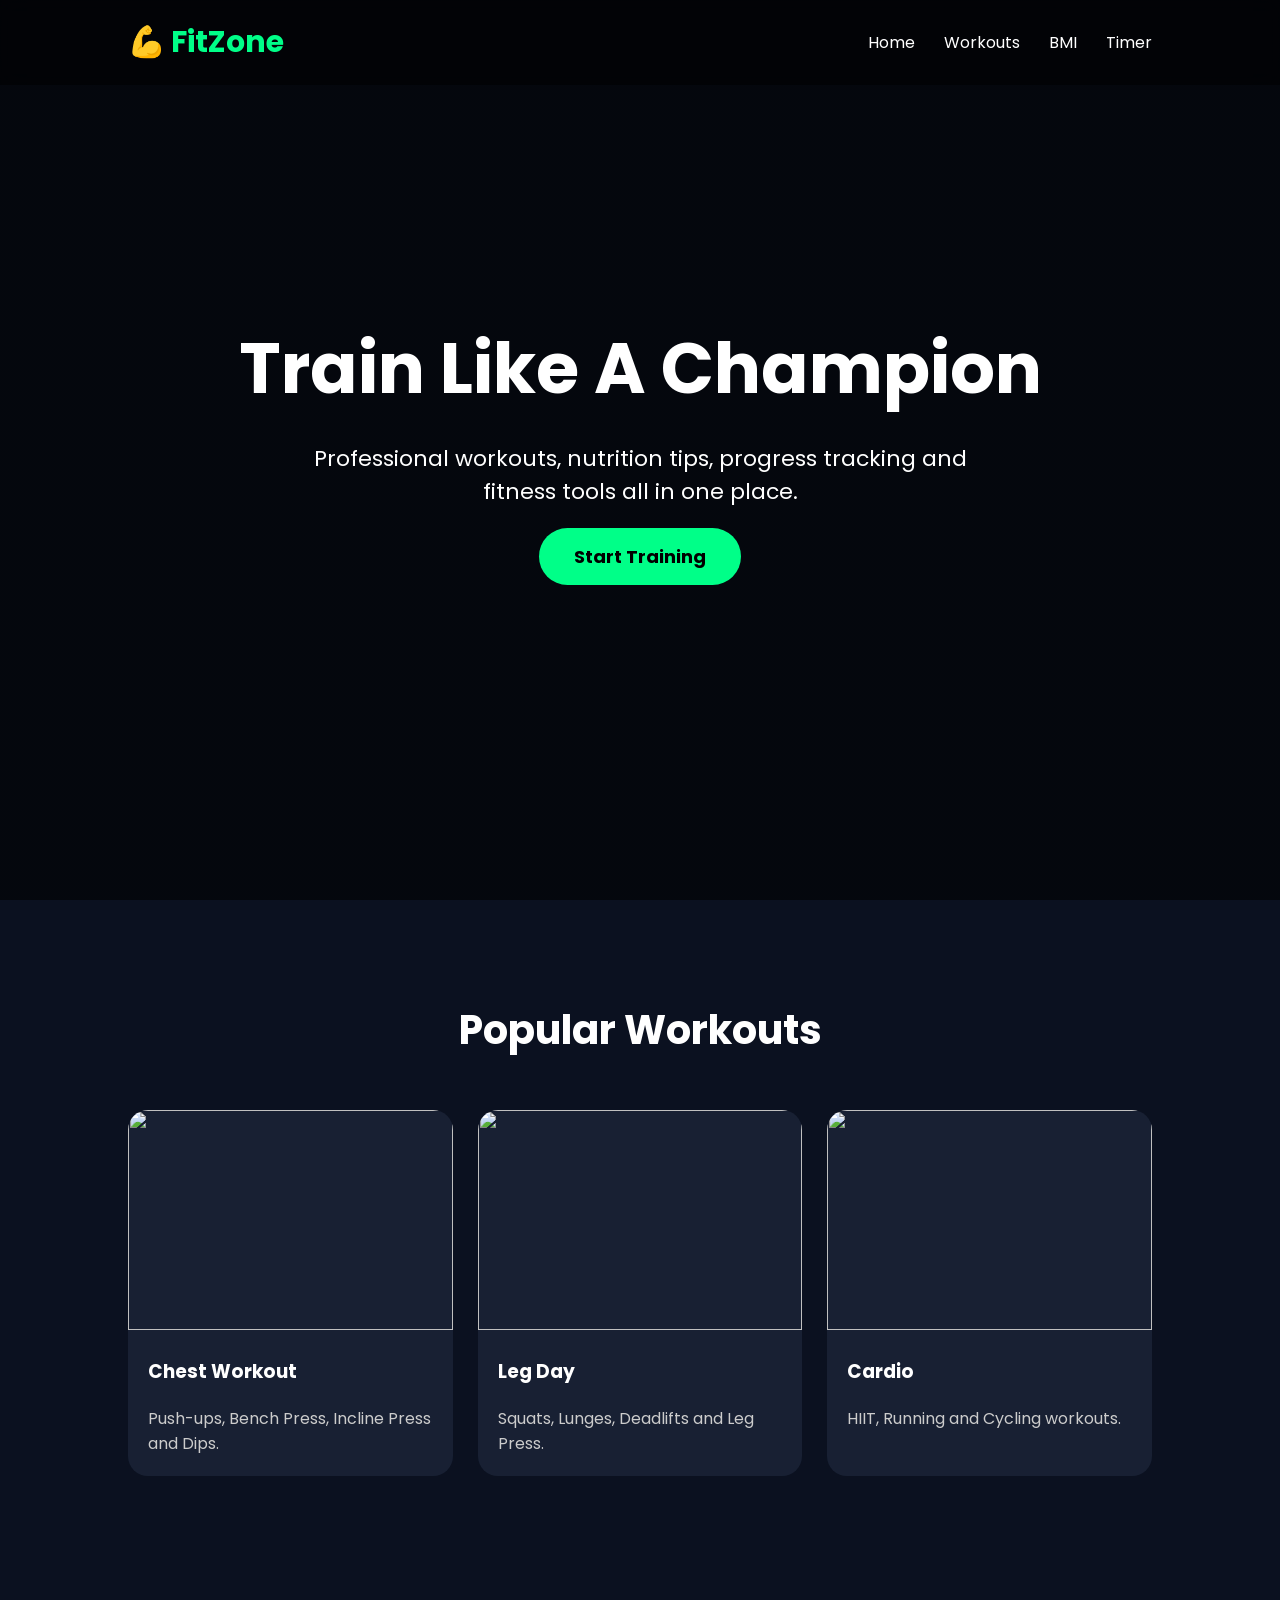
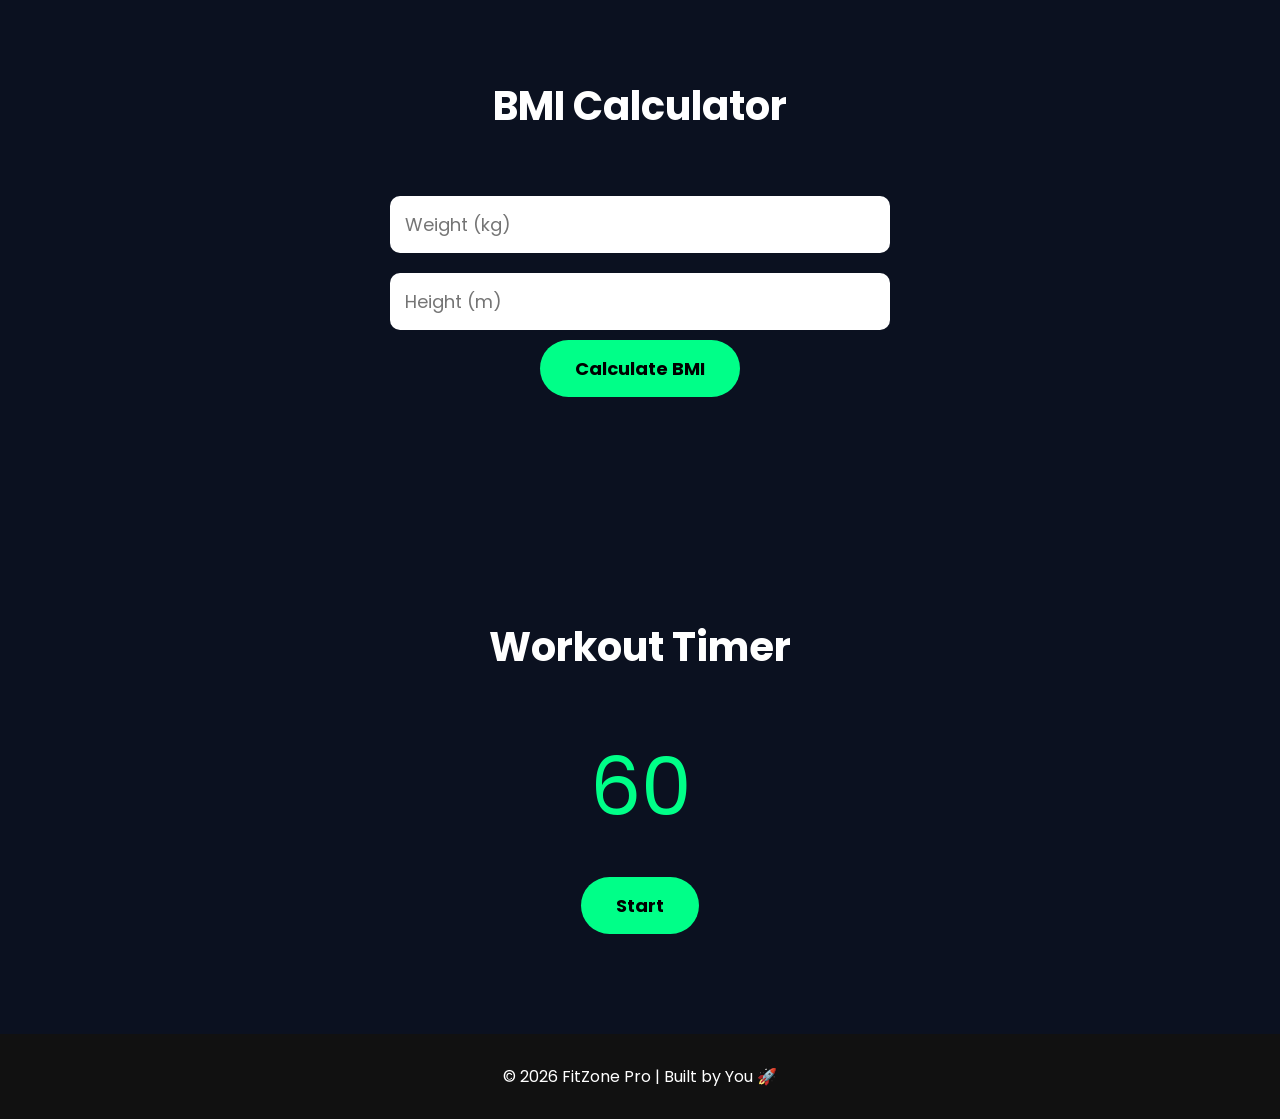
==== index.html @ 526cd16f "Add initial HTML structure for FitZone Pro" ====
<!DOCTYPE html>
<html lang="en">
<head>
<meta charset="UTF-8">
<meta name="viewport" content="width=device-width, initial-scale=1.0">
<title>FitZone Pro</title>

<link href="https://fonts.googleapis.com/css2?family=Poppins:wght@300;500;700&display=swap" rel="stylesheet">

<style>

*{
margin:0;
padding:0;
box-sizing:border-box;
font-family:Poppins,sans-serif;
scroll-behavior:smooth;
}

body{
background:#0b1120;
color:white;
}

header{
position:fixed;
top:0;
width:100%;
display:flex;
justify-content:space-between;
align-items:center;
padding:20px 10%;
background:rgba(0,0,0,.5);
backdrop-filter:blur(10px);
z-index:1000;
}

.logo{
font-size:30px;
font-weight:bold;
color:#00ff88;
}

nav a{
color:white;
margin-left:25px;
text-decoration:none;
transition:.3s;
}

nav a:hover{
color:#00ff88;
}

.hero{
height:100vh;
display:flex;
justify-content:center;
align-items:center;
flex-direction:column;
text-align:center;
background:linear-gradient(rgba(0,0,0,.6),rgba(0,0,0,.6)),url("https://images.unsplash.com/photo-1517836357463-d25dfeac3438?w=1600");
background-size:cover;
background-position:center;
}

.hero h1{
font-size:70px;
}

.hero p{
font-size:22px;
margin:20px;
max-width:700px;
}

.btn{
padding:15px 35px;
background:#00ff88;
border:none;
border-radius:40px;
font-size:18px;
cursor:pointer;
font-weight:bold;
transition:.3s;
}

.btn:hover{
transform:scale(1.1);
}

section{
padding:100px 10%;
}

.title{
text-align:center;
font-size:40px;
margin-bottom:50px;
}

.cards{
display:grid;
grid-template-columns:repeat(auto-fit,minmax(260px,1fr));
gap:25px;
}

.card{
background:#182033;
border-radius:20px;
overflow:hidden;
transition:.3s;
}

.card:hover{
transform:translateY(-10px);
}

.card img{
width:100%;
height:220px;
object-fit:cover;
}

.card h3{
padding:20px;
}

.card p{
padding:0 20px 20px;
color:#ccc;
}

.bmi{
max-width:500px;
margin:auto;
text-align:center;
}

input{
width:100%;
padding:15px;
margin:10px 0;
border:none;
border-radius:10px;
font-size:18px;
}

.result{
margin-top:20px;
font-size:28px;
color:#00ff88;
}

.timer{
text-align:center;
}

#clock{
font-size:80px;
margin:30px;
color:#00ff88;
}

footer{
padding:30px;
text-align:center;
background:#111;
}

</style>

</head>
<body>

<header>

<div class="logo">💪 FitZone</div>

<nav>
<a href="#">Home</a>
<a href="#workouts">Workouts</a>
<a href="#bmi">BMI</a>
<a href="#timer">Timer</a>
</nav>

</header>

<section class="hero">

<h1>Train Like A Champion</h1>

<p>Professional workouts, nutrition tips, progress tracking and fitness tools all in one place.</p>

<button class="btn">Start Training</button>

</section>

<section id="workouts">

<h2 class="title">Popular Workouts</h2>

<div class="cards">

<div class="card">
<img src="https://images.unsplash.com/photo-1534438327276-14e5300c3a48?w=800">
<h3>Chest Workout</h3>
<p>Push-ups, Bench Press, Incline Press and Dips.</p>
</div>

<div class="card">
<img src="https://images.unsplash.com/photo-1518611012118-696072aa579a?w=800">
<h3>Leg Day</h3>
<p>Squats, Lunges, Deadlifts and Leg Press.</p>
</div>

<div class="card">
<img src="https://images.unsplash.com/photo-1517838277536-f5f99be501cd?w=800">
<h3>Cardio</h3>
<p>HIIT, Running and Cycling workouts.</p>
</div>

</div>

</section>

<section id="bmi">

<h2 class="title">BMI Calculator</h2>

<div class="bmi">

<input id="weight" placeholder="Weight (kg)">

<input id="height" placeholder="Height (m)">

<button class="btn" onclick="calcBMI()">Calculate BMI</button>

<div class="result" id="answer"></div>

</div>

</section>

<section id="timer">

<h2 class="title">Workout Timer</h2>

<div class="timer">

<div id="clock">60</div>

<button class="btn" onclick="startTimer()">Start</button>

</div>

</section>

<footer>

<p>© 2026 FitZone Pro | Built by You 🚀</p>

</footer>

<script>

function calcBMI(){

let w=parseFloat(document.getElementById("weight").value);

let h=parseFloat(document.getElementById("height").value);

if(!w || !h){
document.getElementById("answer").innerHTML="Enter valid numbers.";
return;
}

let bmi=(w/(h*h)).toFixed(1);

let status="";

if(bmi<18.5) status="Underweight";
else if(bmi<25) status="Healthy";
else if(bmi<30) status="Overweight";
else status="Obese";

document.getElementById("answer").innerHTML=
"Your BMI is "+bmi+" ("+status+")";

}

let seconds=60;

function startTimer(){

seconds=60;

document.getElementById("clock").innerHTML=seconds;

let x=setInterval(function(){

seconds--;

document.getElementById("clock").innerHTML=seconds;

if(seconds<=0){

clearInterval(x);

alert("Workout Complete! 🎉");

}

},1000);

}

</script>

</body>
</html>
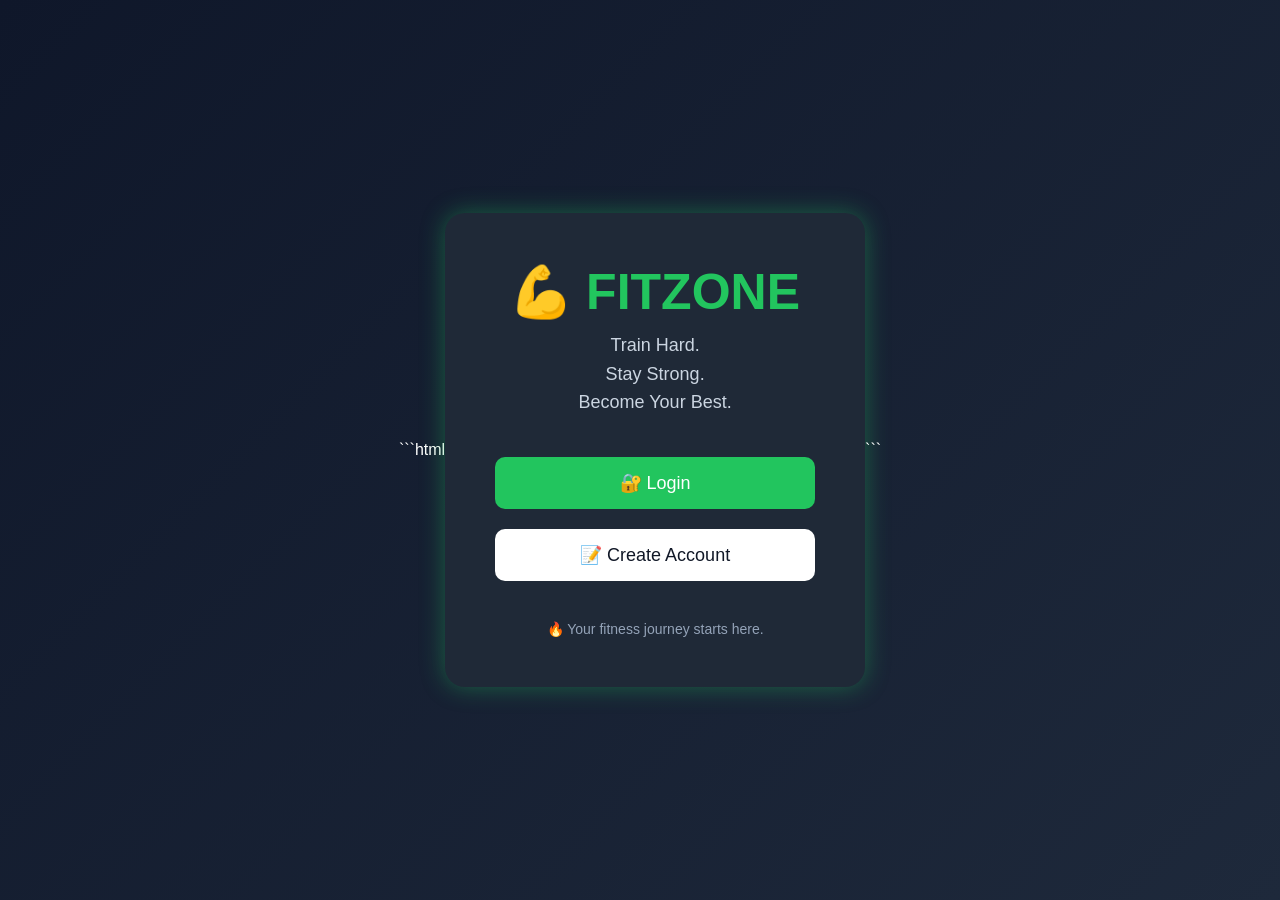
==== commit 1656d1d5: "Change title and update styles in index.html" ====
--- a/index.html
+++ b/index.html
@@ -1,11 +1,10 @@
+```html
 <!DOCTYPE html>
 <html lang="en">
 <head>
 <meta charset="UTF-8">
 <meta name="viewport" content="width=device-width, initial-scale=1.0">
-<title>FitZone Pro</title>
-
-<link href="https://fonts.googleapis.com/css2?family=Poppins:wght@300;500;700&display=swap" rel="stylesheet">
+<title>FitZone</title>
 
 <style>
 
@@ -13,309 +12,114 @@
 margin:0;
 padding:0;
 box-sizing:border-box;
-font-family:Poppins,sans-serif;
-scroll-behavior:smooth;
+font-family:Arial,sans-serif;
 }
 
 body{
-background:#0b1120;
-color:white;
-}
-
-header{
-position:fixed;
-top:0;
-width:100%;
-display:flex;
-justify-content:space-between;
-align-items:center;
-padding:20px 10%;
-background:rgba(0,0,0,.5);
-backdrop-filter:blur(10px);
-z-index:1000;
-}
-
-.logo{
-font-size:30px;
-font-weight:bold;
-color:#00ff88;
-}
-
-nav a{
-color:white;
-margin-left:25px;
-text-decoration:none;
-transition:.3s;
-}
-
-nav a:hover{
-color:#00ff88;
-}
-
-.hero{
 height:100vh;
 display:flex;
 justify-content:center;
 align-items:center;
-flex-direction:column;
-text-align:center;
-background:linear-gradient(rgba(0,0,0,.6),rgba(0,0,0,.6)),url("https://images.unsplash.com/photo-1517836357463-d25dfeac3438?w=1600");
-background-size:cover;
-background-position:center;
+background:linear-gradient(135deg,#0f172a,#1e293b);
+color:white;
 }
 
-.hero h1{
-font-size:70px;
+.container{
+text-align:center;
+background:#1f2937;
+padding:50px;
+border-radius:20px;
+width:420px;
+box-shadow:0 0 25px rgba(34,197,94,.4);
 }
 
-.hero p{
-font-size:22px;
-margin:20px;
-max-width:700px;
+h1{
+font-size:50px;
+color:#22c55e;
+margin-bottom:10px;
 }
 
-.btn{
-padding:15px 35px;
-background:#00ff88;
-border:none;
-border-radius:40px;
+p{
+color:#cbd5e1;
+margin-bottom:30px;
 font-size:18px;
-cursor:pointer;
-font-weight:bold;
-transition:.3s;
+line-height:1.6;
 }
 
-.btn:hover{
-transform:scale(1.1);
-}
-
-section{
-padding:100px 10%;
-}
-
-.title{
-text-align:center;
-font-size:40px;
-margin-bottom:50px;
-}
-
-.cards{
-display:grid;
-grid-template-columns:repeat(auto-fit,minmax(260px,1fr));
-gap:25px;
-}
-
-.card{
-background:#182033;
-border-radius:20px;
-overflow:hidden;
-transition:.3s;
-}
-
-.card:hover{
-transform:translateY(-10px);
-}
-
-.card img{
-width:100%;
-height:220px;
-object-fit:cover;
-}
-
-.card h3{
-padding:20px;
-}
-
-.card p{
-padding:0 20px 20px;
-color:#ccc;
-}
-
-.bmi{
-max-width:500px;
-margin:auto;
-text-align:center;
-}
-
-input{
+button{
 width:100%;
 padding:15px;
 margin:10px 0;
 border:none;
 border-radius:10px;
 font-size:18px;
+cursor:pointer;
+transition:.3s;
 }
 
-.result{
-margin-top:20px;
-font-size:28px;
-color:#00ff88;
+.login{
+background:#22c55e;
+color:white;
 }
 
-.timer{
-text-align:center;
+.login:hover{
+background:#16a34a;
 }
 
-#clock{
-font-size:80px;
-margin:30px;
-color:#00ff88;
+.signup{
+background:white;
+color:#111827;
+}
+
+.signup:hover{
+background:#e5e7eb;
 }
 
 footer{
-padding:30px;
-text-align:center;
-background:#111;
+margin-top:30px;
+font-size:14px;
+color:#94a3b8;
 }
 
 </style>
+</head>
 
-</head>
 <body>
 
-<header>
+<div class="container">
 
-<div class="logo">💪 FitZone</div>
+<h1>💪 FITZONE</h1>
 
-<nav>
-<a href="#">Home</a>
-<a href="#workouts">Workouts</a>
-<a href="#bmi">BMI</a>
-<a href="#timer">Timer</a>
-</nav>
+<p>
+Train Hard.<br>
+Stay Strong.<br>
+Become Your Best.
+</p>
 
-</header>
+<button
+class="login"
+onclick="window.location.href='login.html'">
 
-<section class="hero">
+🔐 Login
 
-<h1>Train Like A Champion</h1>
+</button>
 
-<p>Professional workouts, nutrition tips, progress tracking and fitness tools all in one place.</p>
+<button
+class="signup"
+onclick="window.location.href='signup.html'">
 
-<button class="btn">Start Training</button>
+📝 Create Account
 
-</section>
+</button>
 
-<section id="workouts">
+<footer>
 
-<h2 class="title">Popular Workouts</h2>
+🔥 Your fitness journey starts here.
 
-<div class="cards">
-
-<div class="card">
-<img src="https://images.unsplash.com/photo-1534438327276-14e5300c3a48?w=800">
-<h3>Chest Workout</h3>
-<p>Push-ups, Bench Press, Incline Press and Dips.</p>
-</div>
-
-<div class="card">
-<img src="https://images.unsplash.com/photo-1518611012118-696072aa579a?w=800">
-<h3>Leg Day</h3>
-<p>Squats, Lunges, Deadlifts and Leg Press.</p>
-</div>
-
-<div class="card">
-<img src="https://images.unsplash.com/photo-1517838277536-f5f99be501cd?w=800">
-<h3>Cardio</h3>
-<p>HIIT, Running and Cycling workouts.</p>
-</div>
+</footer>
 
 </div>
 
-</section>
-
-<section id="bmi">
-
-<h2 class="title">BMI Calculator</h2>
-
-<div class="bmi">
-
-<input id="weight" placeholder="Weight (kg)">
-
-<input id="height" placeholder="Height (m)">
-
-<button class="btn" onclick="calcBMI()">Calculate BMI</button>
-
-<div class="result" id="answer"></div>
-
-</div>
-
-</section>
-
-<section id="timer">
-
-<h2 class="title">Workout Timer</h2>
-
-<div class="timer">
-
-<div id="clock">60</div>
-
-<button class="btn" onclick="startTimer()">Start</button>
-
-</div>
-
-</section>
-
-<footer>
-
-<p>© 2026 FitZone Pro | Built by You 🚀</p>
-
-</footer>
-
-<script>
-
-function calcBMI(){
-
-let w=parseFloat(document.getElementById("weight").value);
-
-let h=parseFloat(document.getElementById("height").value);
-
-if(!w || !h){
-document.getElementById("answer").innerHTML="Enter valid numbers.";
-return;
-}
-
-let bmi=(w/(h*h)).toFixed(1);
-
-let status="";
-
-if(bmi<18.5) status="Underweight";
-else if(bmi<25) status="Healthy";
-else if(bmi<30) status="Overweight";
-else status="Obese";
-
-document.getElementById("answer").innerHTML=
-"Your BMI is "+bmi+" ("+status+")";
-
-}
-
-let seconds=60;
-
-function startTimer(){
-
-seconds=60;
-
-document.getElementById("clock").innerHTML=seconds;
-
-let x=setInterval(function(){
-
-seconds--;
-
-document.getElementById("clock").innerHTML=seconds;
-
-if(seconds<=0){
-
-clearInterval(x);
-
-alert("Workout Complete! 🎉");
-
-}
-
-},1000);
-
-}
-
-</script>
-
 </body>
 </html>
+```
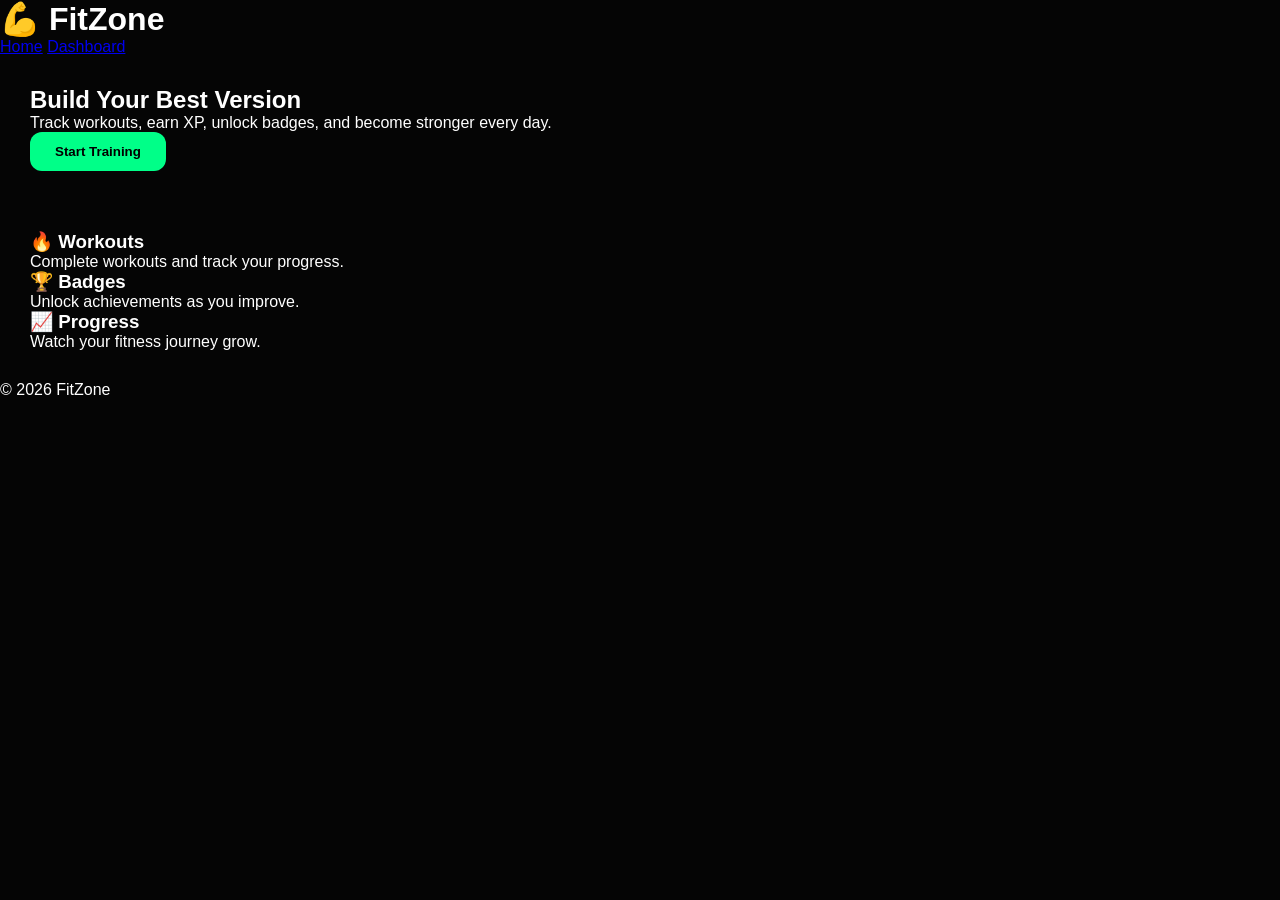
==== commit 9fe450e5: "Refactor index.html for improved structure and styling" ====
--- a/index.html
+++ b/index.html
@@ -1,125 +1,78 @@
-```html
 <!DOCTYPE html>
 <html lang="en">
 <head>
-<meta charset="UTF-8">
-<meta name="viewport" content="width=device-width, initial-scale=1.0">
-<title>FitZone</title>
-
-<style>
-
-*{
-margin:0;
-padding:0;
-box-sizing:border-box;
-font-family:Arial,sans-serif;
-}
-
-body{
-height:100vh;
-display:flex;
-justify-content:center;
-align-items:center;
-background:linear-gradient(135deg,#0f172a,#1e293b);
-color:white;
-}
-
-.container{
-text-align:center;
-background:#1f2937;
-padding:50px;
-border-radius:20px;
-width:420px;
-box-shadow:0 0 25px rgba(34,197,94,.4);
-}
-
-h1{
-font-size:50px;
-color:#22c55e;
-margin-bottom:10px;
-}
-
-p{
-color:#cbd5e1;
-margin-bottom:30px;
-font-size:18px;
-line-height:1.6;
-}
-
-button{
-width:100%;
-padding:15px;
-margin:10px 0;
-border:none;
-border-radius:10px;
-font-size:18px;
-cursor:pointer;
-transition:.3s;
-}
-
-.login{
-background:#22c55e;
-color:white;
-}
-
-.login:hover{
-background:#16a34a;
-}
-
-.signup{
-background:white;
-color:#111827;
-}
-
-.signup:hover{
-background:#e5e7eb;
-}
-
-footer{
-margin-top:30px;
-font-size:14px;
-color:#94a3b8;
-}
-
-</style>
+    <meta charset="UTF-8">
+    <meta name="viewport" content="width=device-width, initial-scale=1.0">
+    <title>FitZone - Home</title>
+    <link rel="stylesheet" href="style.css">
 </head>
 
 <body>
 
-<div class="container">
+<header>
+    <h1>💪 FitZone</h1>
+    <nav>
+        <a href="index.html">Home</a>
+        <a href="dashboard.html">Dashboard</a>
+    </nav>
+</header>
 
-<h1>💪 FITZONE</h1>
 
-<p>
-Train Hard.<br>
-Stay Strong.<br>
-Become Your Best.
-</p>
+<section class="hero">
 
-<button
-class="login"
-onclick="window.location.href='login.html'">
+    <div class="hero-content">
+        <h2>Build Your Best Version</h2>
 
-🔐 Login
+        <p>
+            Track workouts, earn XP, unlock badges,
+            and become stronger every day.
+        </p>
 
-</button>
+        <button onclick="startJourney()">
+            Start Training
+        </button>
 
-<button
-class="signup"
-onclick="window.location.href='signup.html'">
+    </div>
 
-📝 Create Account
+</section>
 
-</button>
+
+<section class="features">
+
+    <div class="card">
+        <h3>🔥 Workouts</h3>
+        <p>
+            Complete workouts and track your progress.
+        </p>
+    </div>
+
+
+    <div class="card">
+        <h3>🏆 Badges</h3>
+        <p>
+            Unlock achievements as you improve.
+        </p>
+    </div>
+
+
+    <div class="card">
+        <h3>📈 Progress</h3>
+        <p>
+            Watch your fitness journey grow.
+        </p>
+    </div>
+
+</section>
+
 
 <footer>
-
-🔥 Your fitness journey starts here.
-
+    <p>
+        © 2026 FitZone
+    </p>
 </footer>
 
-</div>
+
+<script src="script.js"></script>
 
 </body>
 </html>
-```
--- a/style.css
+++ b/style.css
@@ -0,0 +1,58 @@
+/* ==========================
+   FITZONE V15 STYLE CSS
+   ========================== */
+
+* {
+    margin: 0;
+    padding: 0;
+    box-sizing: border-box;
+    font-family: Arial, sans-serif;
+}
+
+
+body {
+
+    background: #050505;
+
+    color: white;
+
+    min-height: 100vh;
+
+}
+
+
+/* Buttons */
+
+button {
+
+    background: #00ff88;
+
+    color: black;
+
+    border: none;
+
+    padding: 12px 25px;
+
+    border-radius: 12px;
+
+    font-weight: bold;
+
+    cursor: pointer;
+
+}
+
+
+button:hover {
+
+    transform: scale(1.05);
+
+}
+
+
+/* Dashboard sections */
+
+section {
+
+    padding: 30px;
+
+}
